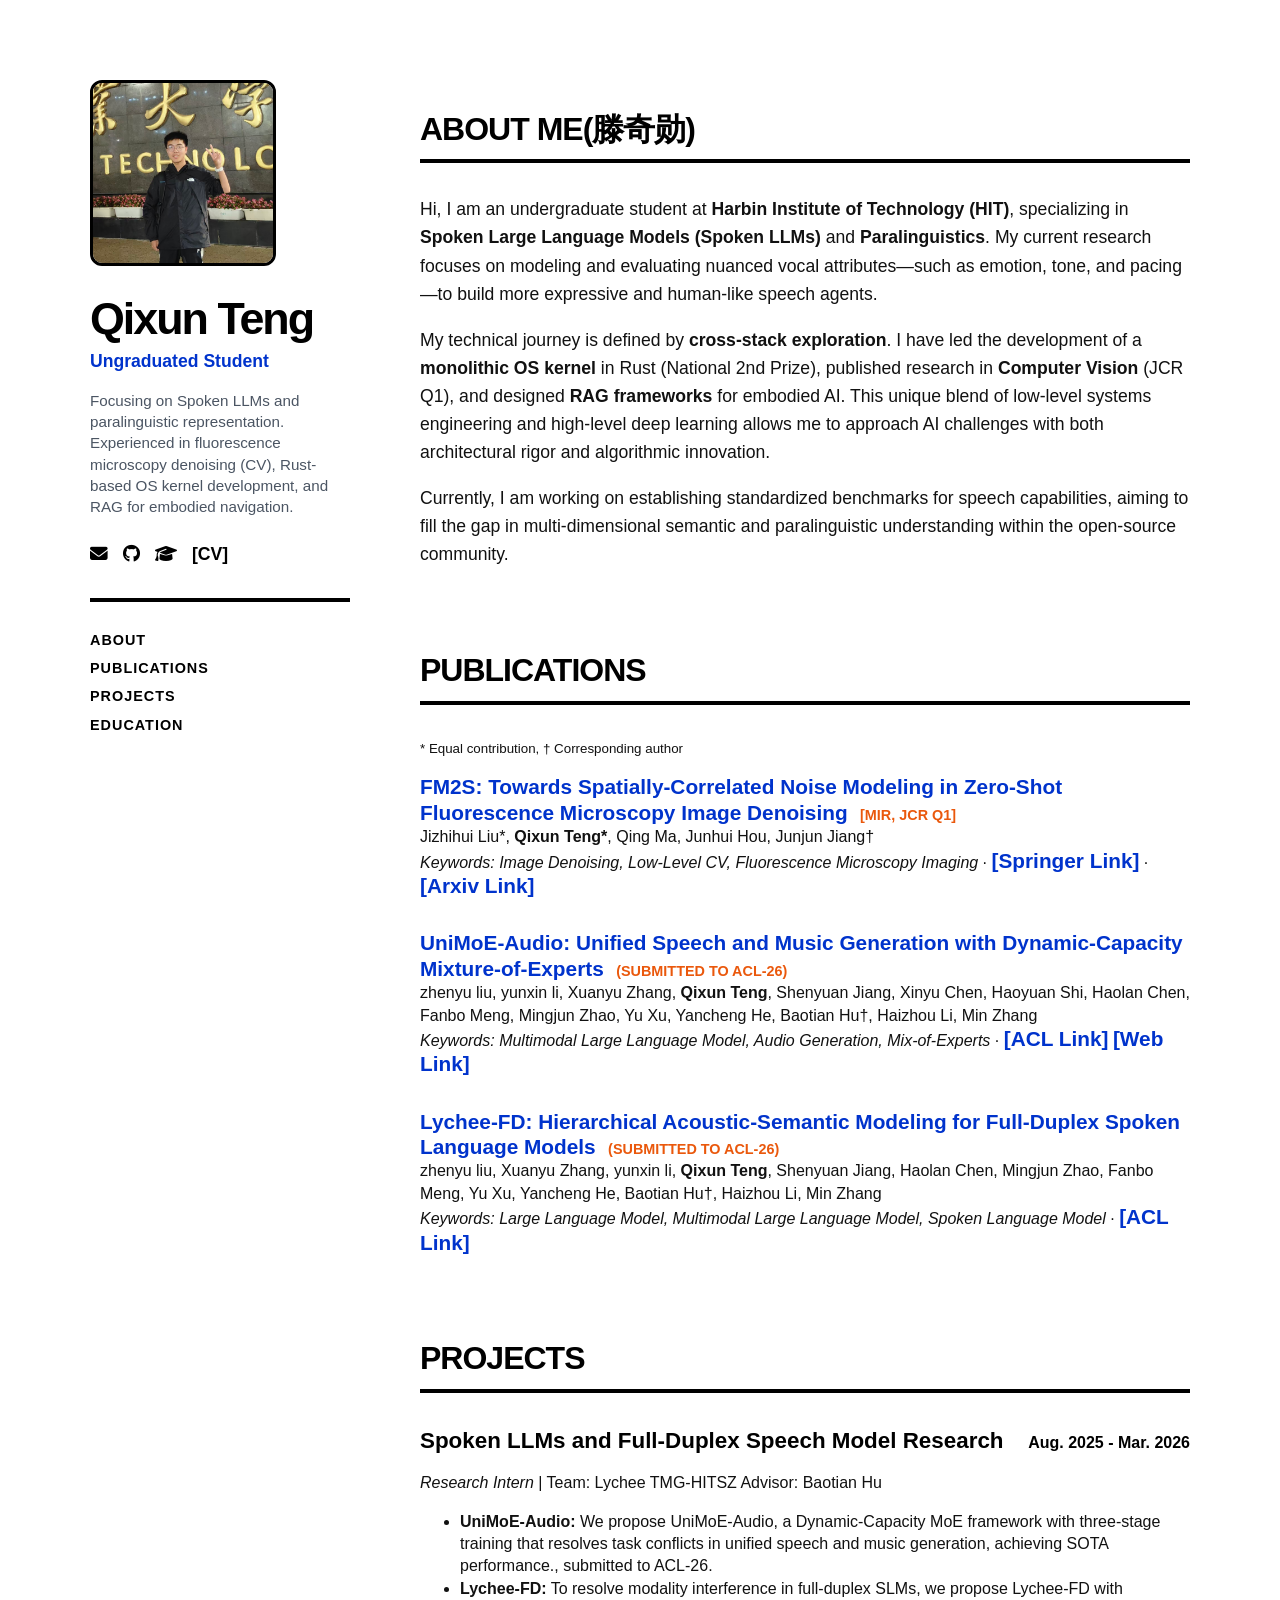
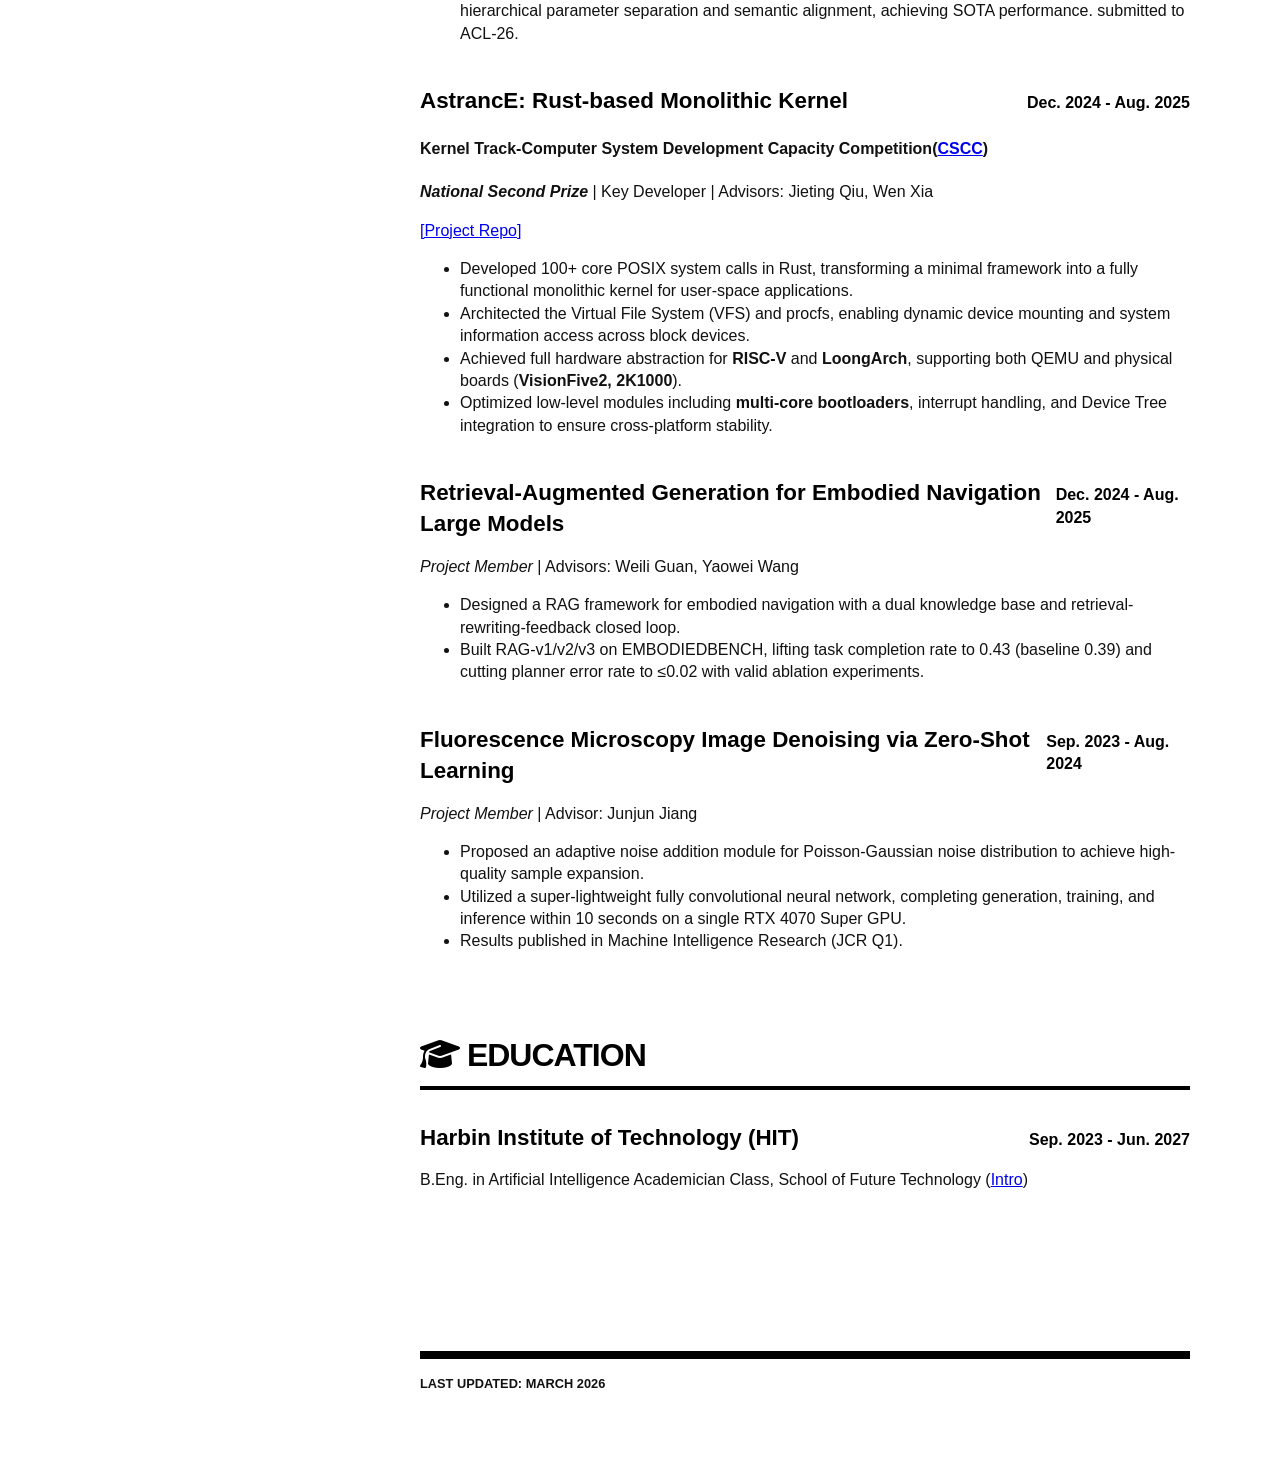
==== index.html @ a579d2fa "inital commit" ====
<!DOCTYPE html>
<html lang="zh-CN">
<head>
    <meta charset="UTF-8">
    <meta name="viewport" content="width=device-width, initial-scale=1.0">
    <title>QIX | Speech AI & Paralinguistics</title>
    <link rel="stylesheet" href="https://cdnjs.cloudflare.com/ajax/libs/font-awesome/6.4.0/css/all.min.css">
    <link rel="stylesheet" href="style.css">
</head>
<body>

    <div class="layout-container">
        <aside class="sidebar">
            <div class="profile-image">
                <img src="./portrait.jpg" alt="">
            </div>
            <h1>Qixun Teng</h1>
            <p class="subtitle">Ungraduated Student</p>
            <p class="bio-mini">
                Focusing on Spoken LLMs and paralinguistic representation. 
                Experienced in fluorescence microscopy denoising (CV), 
                Rust-based OS kernel development, and RAG for embodied navigation.
            </p>
            <div class="contact-links">
                <a href="2023112559@stu.hit.edu.cn"><i class="fas fa-envelope"></i></a>
                <a href="https://github.com/MukioXun"><i class="fab fa-github"></i></a>
                <a href="#"><i class="fas fa-graduation-cap"></i></a>
                <a href="#" style="font-weight: 900;">[CV]</a>
            </div>

            <nav class="side-nav">
                <a href="#about">About</a>
                <a href="#publications">Publications</a>
                <a href="#experience">Projects</a>
                <a href="#education">Education</a>
            </nav>
        </aside>

        <main class="main-content">
            <section id="about">
                <h2>About Me(滕奇勋)</h2>
                <p style="font-size: 1.1rem; line-height: 1.6;">
                    Hi, I am an undergraduate student at <strong>Harbin Institute of Technology (HIT)</strong>, specializing in <strong>Spoken Large Language Models (Spoken LLMs)</strong> and <strong>Paralinguistics</strong>. My current research focuses on modeling and evaluating nuanced vocal attributes—such as emotion, tone, and pacing—to build more expressive and human-like speech agents.
                </p>
                <p style="font-size: 1.1rem; line-height: 1.6; margin-top: 1rem;">
                    My technical journey is defined by <strong>cross-stack exploration</strong>. I have led the development of a <strong>monolithic OS kernel</strong> in Rust (National 2nd Prize), published research in <strong>Computer Vision</strong> (JCR Q1), and designed <strong>RAG frameworks</strong> for embodied AI. This unique blend of low-level systems engineering and high-level deep learning allows me to approach AI challenges with both architectural rigor and algorithmic innovation.
                </p>
                <p style="font-size: 1.1rem; line-height: 1.6; margin-top: 1rem;">
                    Currently, I am working on establishing standardized benchmarks for speech capabilities, aiming to fill the gap in multi-dimensional semantic and paralinguistic understanding within the open-source community.
                </p>
            </section>

            <section id="publications">
                <h2>Publications</h2>
                <p><small>* Equal contribution, &dagger; Corresponding author</small></p>
                <div class="pub-item">
                    <a href="research/fm2s/"><strong>FM2S: Towards Spatially-Correlated Noise Modeling in Zero-Shot Fluorescence Microscopy Image Denoising</strong></a> 
                    <span class="venue">[MIR, JCR Q1]</span><br>
                    Jizhihui Liu*, <strong>Qixun Teng*</strong>, Qing Ma, Junhui Hou, Junjun Jiang&dagger;<br>
                    <em>Keywords: Image Denoising, Low-Level CV, Fluorescence Microscopy Imaging</em> · 
                    <a href="https://link.springer.com/article/10.1007/s11633-025-1595-8">[Springer Link]</a> · 
                    <a href="https://arxiv.org/abs/2412.10031">[Arxiv Link]</a>
                </div>
                <div class="pub-item">
                    <a href="research/UniMoE_Audio/"><strong>UniMoE-Audio: Unified Speech and Music Generation with Dynamic-Capacity Mixture-of-Experts</strong></a> 
                    <span class="venue">(submitted to ACL-26)</span><br>
                    zhenyu liu, yunxin li, Xuanyu Zhang, <strong>Qixun Teng</strong>, Shenyuan Jiang, Xinyu Chen, Haoyuan Shi, Haolan Chen, Fanbo Meng, Mingjun Zhao, Yu Xu, Yancheng He, Baotian Hu&dagger;, Haizhou Li, Min Zhang<br>
                    <em>Keywords: Multimodal Large Language Model, Audio Generation, Mix-of-Experts</em> · 
                    <a href="https://openreview.net/forum?id=Tu3zq3qU7N#discussion">[ACL Link]</a>
                    <a href="https://mukioxun.github.io/Uni-MoE-site/home.html">[Web Link]</a>
                </div>
                <div class="pub-item">
                    <a href="research/Lychee_FD/"><strong>Lychee-FD: Hierarchical Acoustic-Semantic Modeling for Full-Duplex Spoken Language Models</strong></a> 
                    <span class="venue">(submitted to ACL-26)</span><br>
                    zhenyu liu, Xuanyu Zhang, yunxin li, <strong>Qixun Teng</strong>, Shenyuan Jiang, Haolan Chen, Mingjun Zhao, Fanbo Meng, Yu Xu, Yancheng He, Baotian Hu&dagger;, Haizhou Li, Min Zhang<br>
                    <em>Keywords: Large Language Model, Multimodal Large Language Model, Spoken Language Model</em> · 
                    <a href="https://openreview.net/forum?id=iZ2y0sqJJD#discussion">[ACL Link]</a>
                </div>
            </section>

            <section id="experience">
            <h2>Projects</h2>
            <div class="entry">
                <div class="entry-header">
                    <h3>Spoken LLMs and Full-Duplex Speech Model Research</h3>
                    <span class="date">Aug. 2025 - Mar. 2026</span>
                </div>
                <p><em>Research Intern</em> | Team: Lychee TMG-HITSZ Advisor: Baotian Hu</p>
                <ul>
                    <li><strong>UniMoE-Audio:</strong> We propose UniMoE-Audio, a Dynamic-Capacity MoE framework with three-stage training that resolves task conflicts in unified speech and music generation, achieving SOTA performance., submitted to ACL-26.</li>
                    <li><strong>Lychee-FD:</strong> To resolve modality interference in full-duplex SLMs, we propose Lychee-FD with hierarchical parameter separation and semantic alignment, achieving SOTA performance. submitted to ACL-26.</li>
                </ul>
            </div>

            <div class="entry">
                <div class="entry-header">
                    <h3>AstrancE: Rust-based Monolithic Kernel</h3>
                    <span class="date">Dec. 2024 - Aug. 2025</span>
                </div>
                <h4>Kernel Track-Computer System Development Capacity Competition(<a href="https://os.educg.net/#/">CSCC</a>)</a></h4>
                <p><em><strong>National Second Prize</strong></em> | Key Developer | Advisors: Jieting Qiu, Wen Xia</p>
                <a href="https://gitlab.eduxiji.net/T202518123995667/OSKernel2025_AstrancE" target="_blank">[Project Repo]</a>
                <ul>
                    <li>Developed 100+ core POSIX system calls in Rust, transforming a minimal framework into a fully functional monolithic kernel for user-space applications.</li>
                    <li>Architected the Virtual File System (VFS) and procfs, enabling dynamic device mounting and system information access across block devices.</li>
                    <li>Achieved full hardware abstraction for <strong>RISC-V</strong> and <strong>LoongArch</strong>, supporting both QEMU and physical boards (<strong>VisionFive2, 2K1000</strong>).</li>
                    <li>Optimized low-level modules including <strong>multi-core bootloaders</strong>, interrupt handling, and Device Tree integration to ensure cross-platform stability.</li>
                </ul>
            </div>

            <div class="entry">
                <div class="entry-header">
                    <h3>Retrieval-Augmented Generation for Embodied Navigation Large Models</h3>
                    <span class="date">Dec. 2024 - Aug. 2025</span>
                </div>
                <p><em>Project Member</em> | Advisors: Weili Guan, Yaowei Wang</p>
                <ul>
                    <li>Designed a RAG framework for embodied navigation with a dual knowledge base and retrieval-rewriting-feedback closed loop.</li>
                    <li>Built RAG-v1/v2/v3 on EMBODIEDBENCH, lifting task completion rate to 0.43 (baseline 0.39) and cutting planner error rate to ≤0.02 with valid ablation experiments.</li>
                </ul>
            </div>
            <div class="entry">
                <div class="entry-header">
                    <h3>Fluorescence Microscopy Image Denoising via Zero-Shot Learning</h3>
                    <span class="date">Sep. 2023 - Aug. 2024</span>
                </div>
                <p><em>Project Member</em> | Advisor: Junjun Jiang</p>
                <ul>
                    <li>Proposed an adaptive noise addition module for Poisson-Gaussian noise distribution to achieve high-quality sample expansion.</li>
                    <li>Utilized a super-lightweight fully convolutional neural network, completing generation, training, and inference within 10 seconds on a single RTX 4070 Super GPU.</li>
                    <li>Results published in Machine Intelligence Research (JCR Q1).</li>
                </ul>
            </div>
            </section>

            <section id="education">
                <h2><i class="fas fa-graduation-cap"></i> Education</h2>
                <div class="entry">
                    <div class="entry-header">
                        <h3>Harbin Institute of Technology (HIT)</h3>
                        <span class="date">Sep. 2023 - Jun. 2027</span>
                    </div>
                    <p>B.Eng. in Artificial Intelligence Academician Class, School of Future Technology (<a href="https://mp.weixin.qq.com/s/axaLz7cmGTCDXvAlJHFuMQ" target="_blank">Intro</a>)</p>
                </div>
            </section>
            <footer style="margin-top: 10rem; border-top: 8px solid #000; padding-top: 1rem; font-weight: 900; font-size: 0.8rem;">
                LAST UPDATED: MARCH 2026
            </footer>
        </main>
    </div>

</body>
</html>
---- style.css ----
/* 全局基础：极高对比度 */
:root {
    --text-bold: #000000;    /* 纯黑：用于所有标题 */
    --text-main: #111111;    /* 深黑：主内容 */
    --text-muted: #4b5563;   /* 深灰：次要信息 */
    --link-blue: #0033cc;    /* 经典高对比蓝 */
    --accent-orange: #ea580c; /* 鲜橙：强调年份/会议 */
    --border-strong: #000000; /* 纯黑分割线 */
}

body {
    font-family: 'Inter', -apple-system, BlinkMacSystemFont, "Segoe UI", Roboto, sans-serif;
    color: var(--text-main);
    background-color: #ffffff;
    margin: 0;
    line-height: 1.4;
    -webkit-font-smoothing: antialiased;
}

.layout-container {
    display: flex;
    max-width: 1100px;
    margin: 0 auto;
    gap: 70px;
    padding: 80px 40px;
}

/* --- 左侧固定栏：极致紧凑 & 粗大名字 --- */
.sidebar {
    width: 260px;
    flex-shrink: 0;
    position: sticky;
    top: 60px;
    height: fit-content;
}

.profile-image img {
    width: 180px;
    height: 180px;
    border-radius: 12px;
    border: 3px solid var(--text-bold); /* 粗边框增加存在感 */
    object-fit: cover;
    margin-bottom: 1.5rem;
}

.sidebar h1 { 
    font-size: 2.8rem; /* 更大的名字 */
    line-height: 1;
    margin: 0; 
    font-weight: 900; /* 最粗权重 */
    letter-spacing: -2px; 
    color: var(--text-bold);
}

.sidebar .subtitle { 
    font-size: 1.1rem; 
    color: var(--link-blue); 
    font-weight: 800; 
    margin: 0.5rem 0; 
}

.sidebar .bio-mini {
    font-size: 0.95rem;
    font-weight: 500;
    color: var(--text-muted);
    margin-top: 1rem;
}

.contact-links {
    margin-top: 1.5rem;
    display: flex;
    gap: 15px;
    font-size: 1.1rem;
}

.contact-links a {
    color: var(--text-bold);
    text-decoration: none;
    transition: transform 0.2s;
}

.contact-links a:hover { transform: scale(1.2); color: var(--link-blue); }

/* --- 目录：位置上移 & 粗体导航 --- */
.side-nav {
    margin-top: 2rem;
    border-top: 4px solid var(--text-bold); /* 更粗的分割线 */
    padding-top: 1.5rem;
}

.side-nav a {
    display: block;
    padding: 4px 0;
    font-size: 0.9rem;
    font-weight: 900; /* 粗体导航 */
    color: var(--text-bold);
    text-decoration: none;
    text-transform: uppercase;
    letter-spacing: 1px;
}

.side-nav a:hover { color: var(--link-blue); }

/* --- 右侧内容区：大标题 & 扎实条目 --- */
.main-content { flex-grow: 1; }

section { margin-bottom: 5rem; }

h2 {
    font-size: 2rem; /* 大标题 */
    font-weight: 900;
    color: var(--text-bold);
    border-bottom: 4px solid var(--text-bold);
    padding-bottom: 0.5rem;
    margin-bottom: 2rem;
    text-transform: uppercase;
    letter-spacing: -1px;
}

.entry { margin-bottom: 2.5rem; }

.entry-header {
    display: flex;
    justify-content: space-between;
    align-items: baseline;
    margin-bottom: 0.5rem;
}

.entry-header h3 { 
    font-size: 1.4rem; 
    font-weight: 800;
    color: var(--text-bold); 
    margin: 0;
}

.date { 
    font-weight: 800; 
    font-size: 1rem; 
    color: var(--text-bold); 
}

/* 论文条目：强调标题 */
.pub-item { margin-bottom: 2rem; }
.pub-item a { 
    font-size: 1.3rem; 
    text-decoration: none; 
    color: var(--link-blue); 
    font-weight: 800; 
    line-height: 1.2;
}

.pub-item .venue { 
    color: var(--accent-orange); 
    font-weight: 900; 
    text-transform: uppercase;
    font-size: 0.9rem;
    margin-left: 8px;
}

.pub-item .authors { 
    font-size: 1.1rem; 
    font-weight: 600;
    color: var(--text-main); 
    display: block; 
    margin-top: 5px; 
}

/* 适配移动端 */
@media (max-width: 850px) {
    .layout-container { flex-direction: column; padding: 40px 20px; }
    .sidebar { width: 100%; position: static; }
    .sidebar h1 { font-size: 3.5rem; }
}
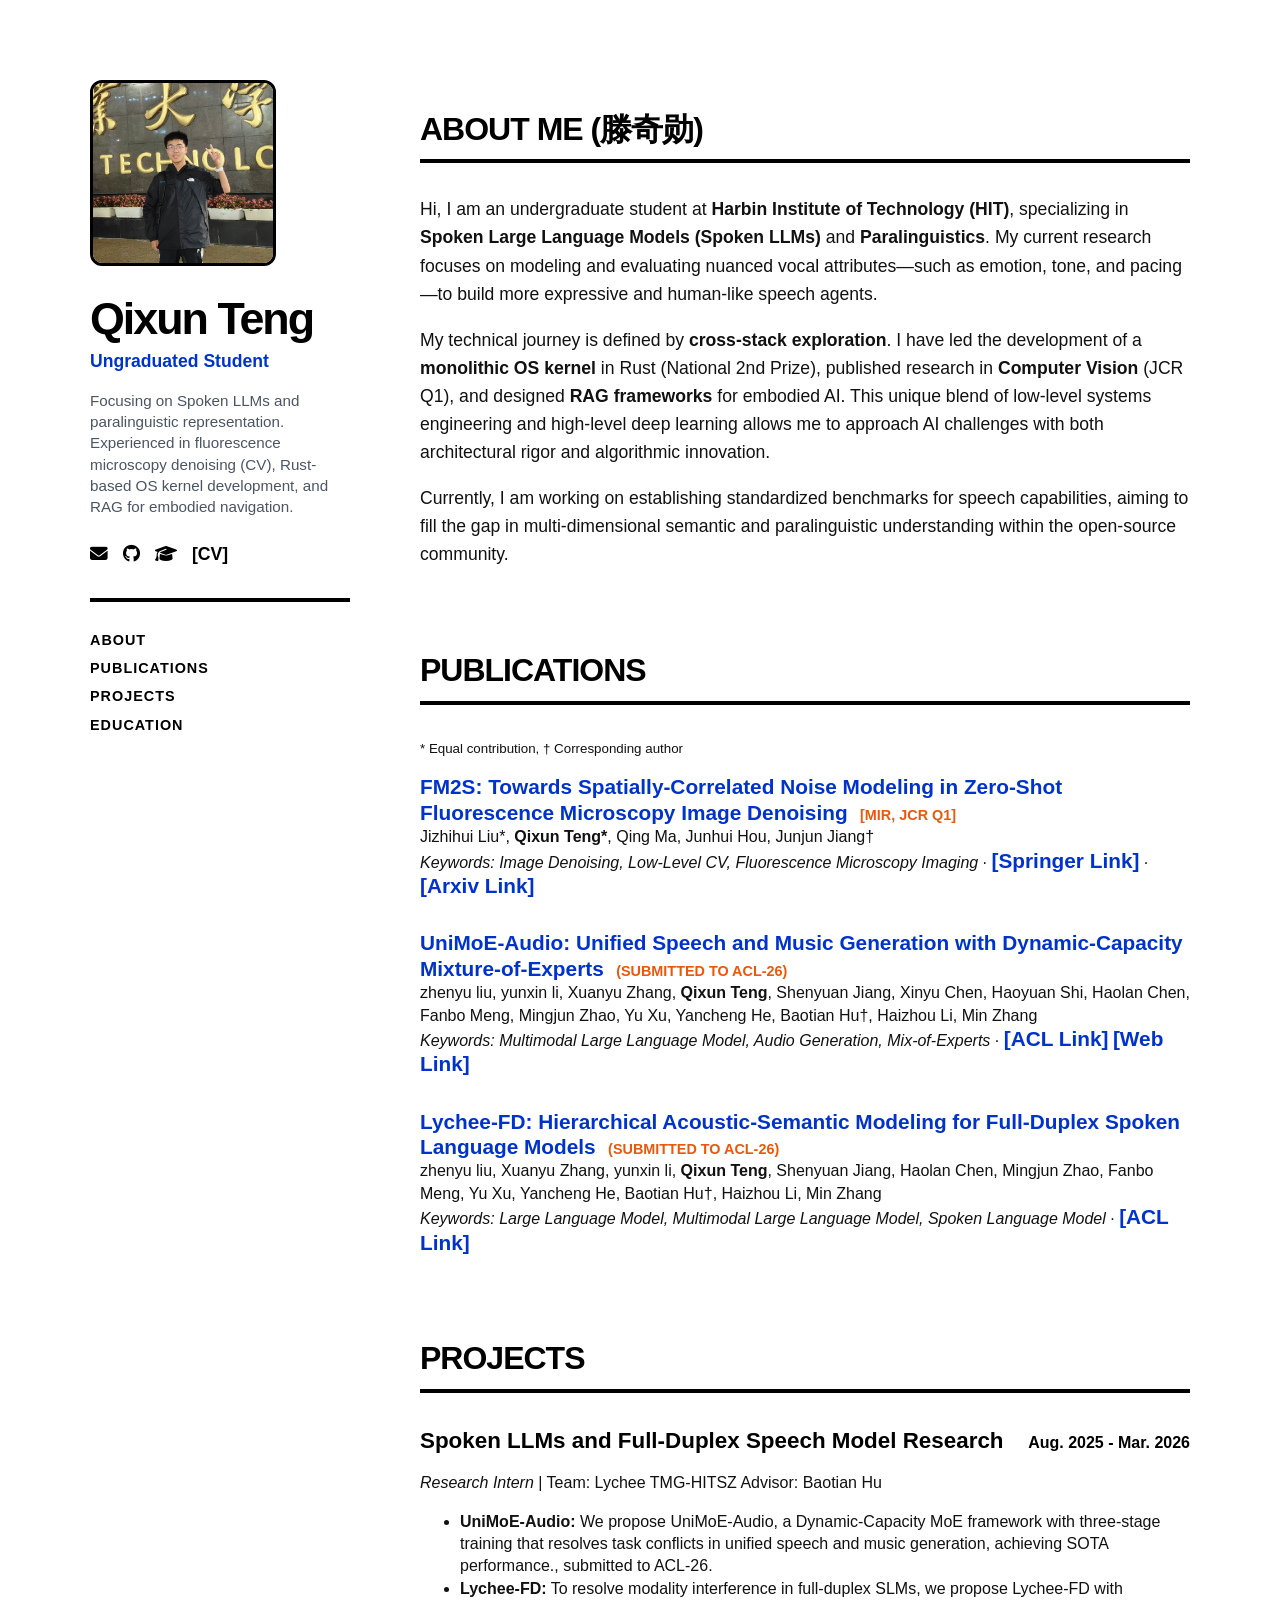
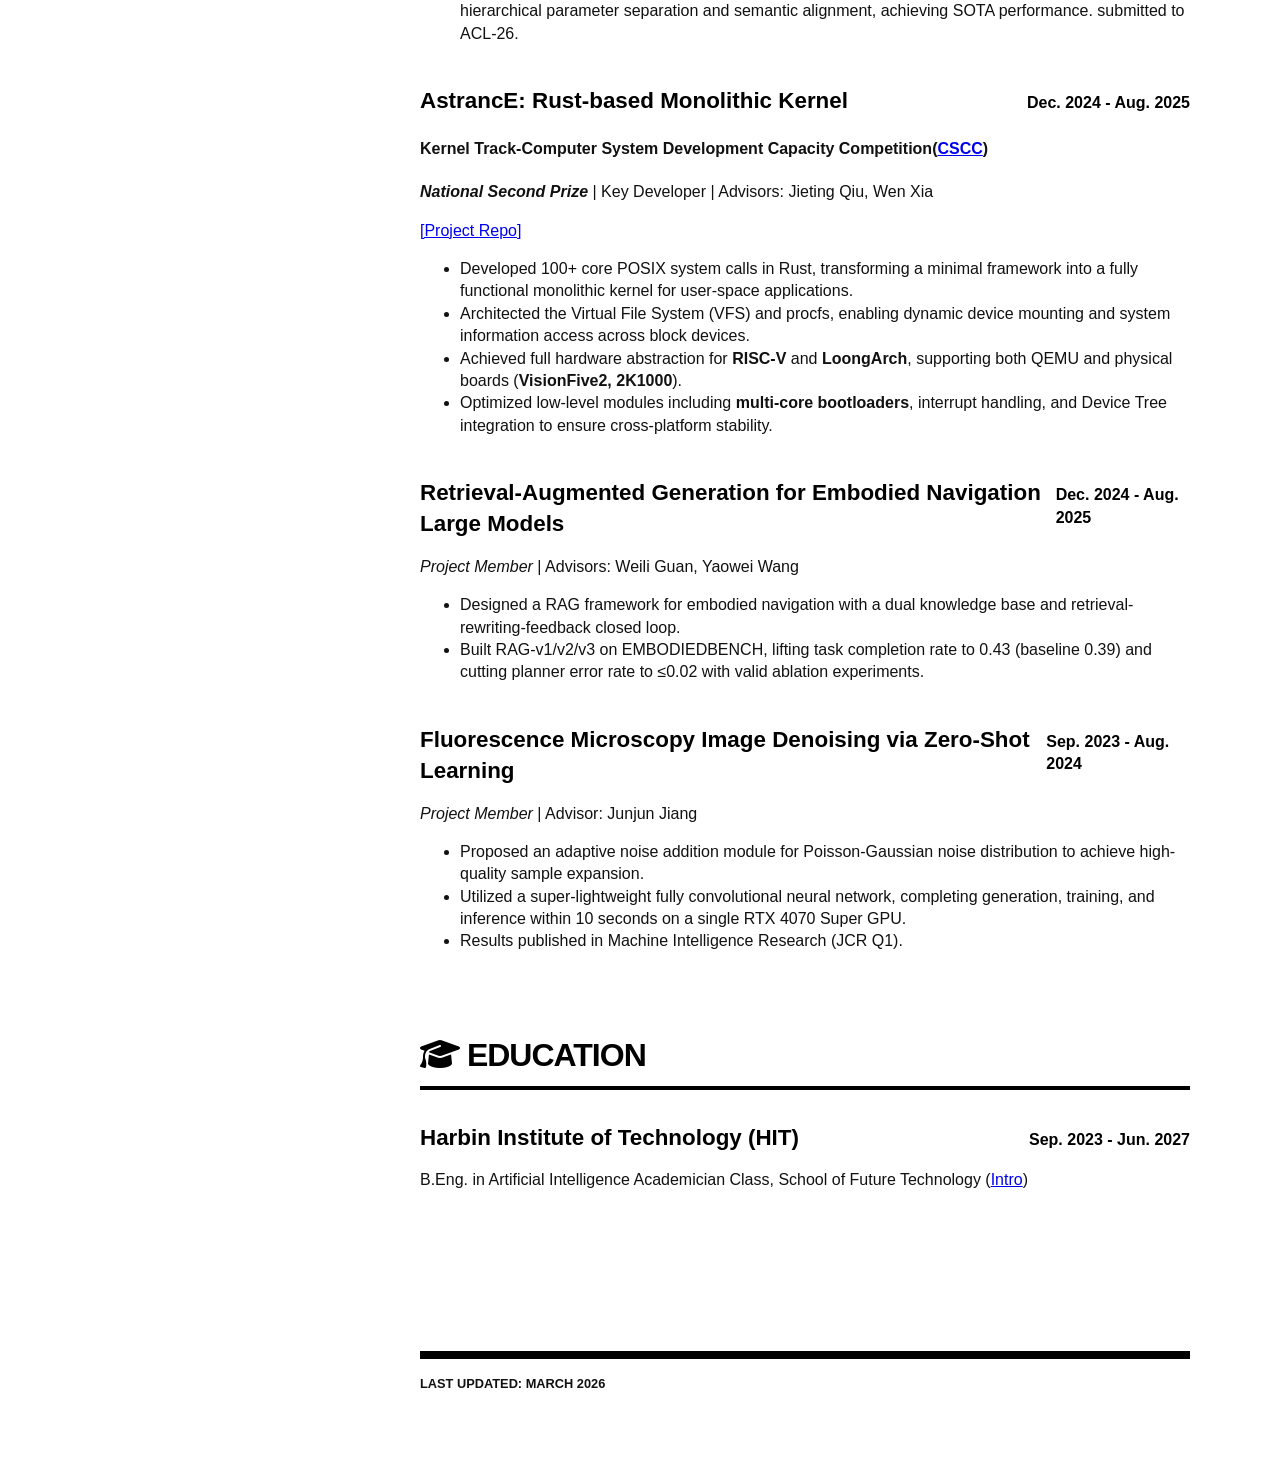
==== commit d475738f: "fix" ====
--- a/index.html
+++ b/index.html
@@ -38,7 +38,7 @@
 
         <main class="main-content">
             <section id="about">
-                <h2>About Me(滕奇勋)</h2>
+                <h2>About Me (滕奇勋)</h2>
                 <p style="font-size: 1.1rem; line-height: 1.6;">
                     Hi, I am an undergraduate student at <strong>Harbin Institute of Technology (HIT)</strong>, specializing in <strong>Spoken Large Language Models (Spoken LLMs)</strong> and <strong>Paralinguistics</strong>. My current research focuses on modeling and evaluating nuanced vocal attributes—such as emotion, tone, and pacing—to build more expressive and human-like speech agents.
                 </p>
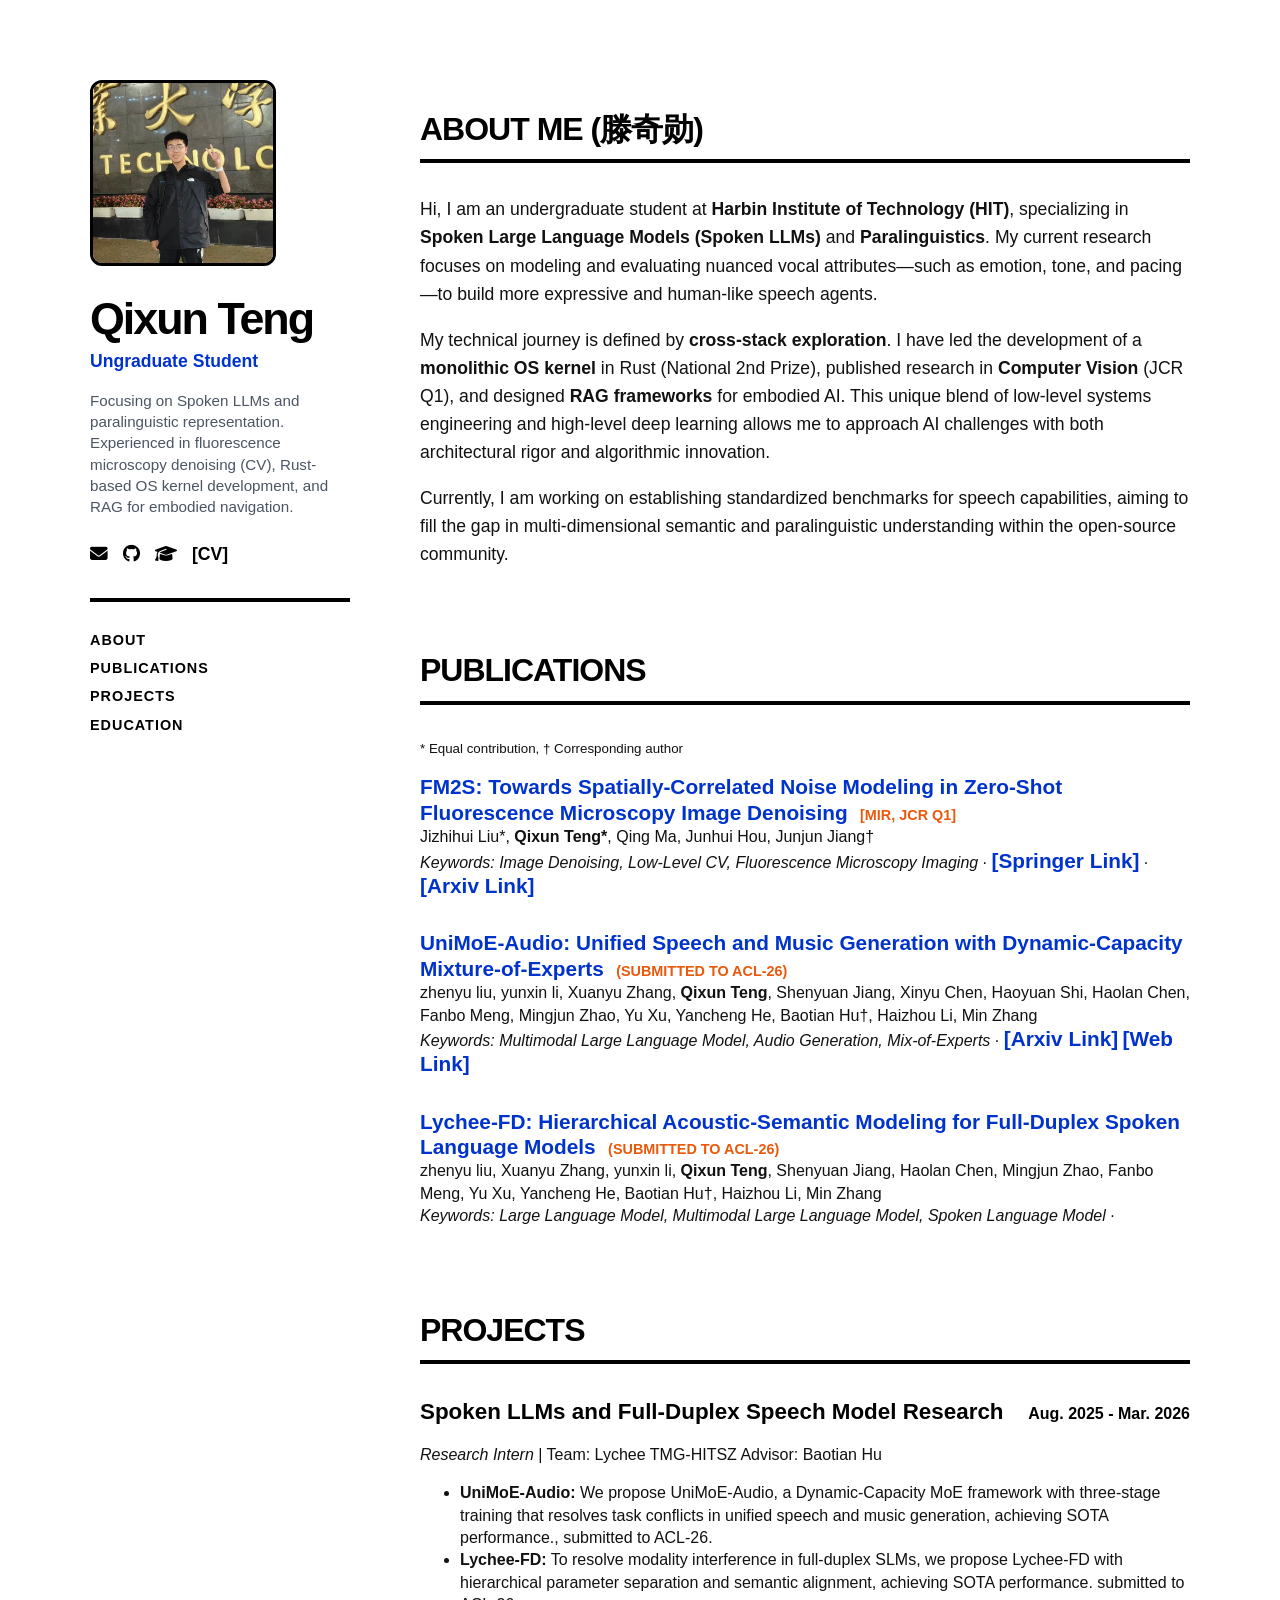
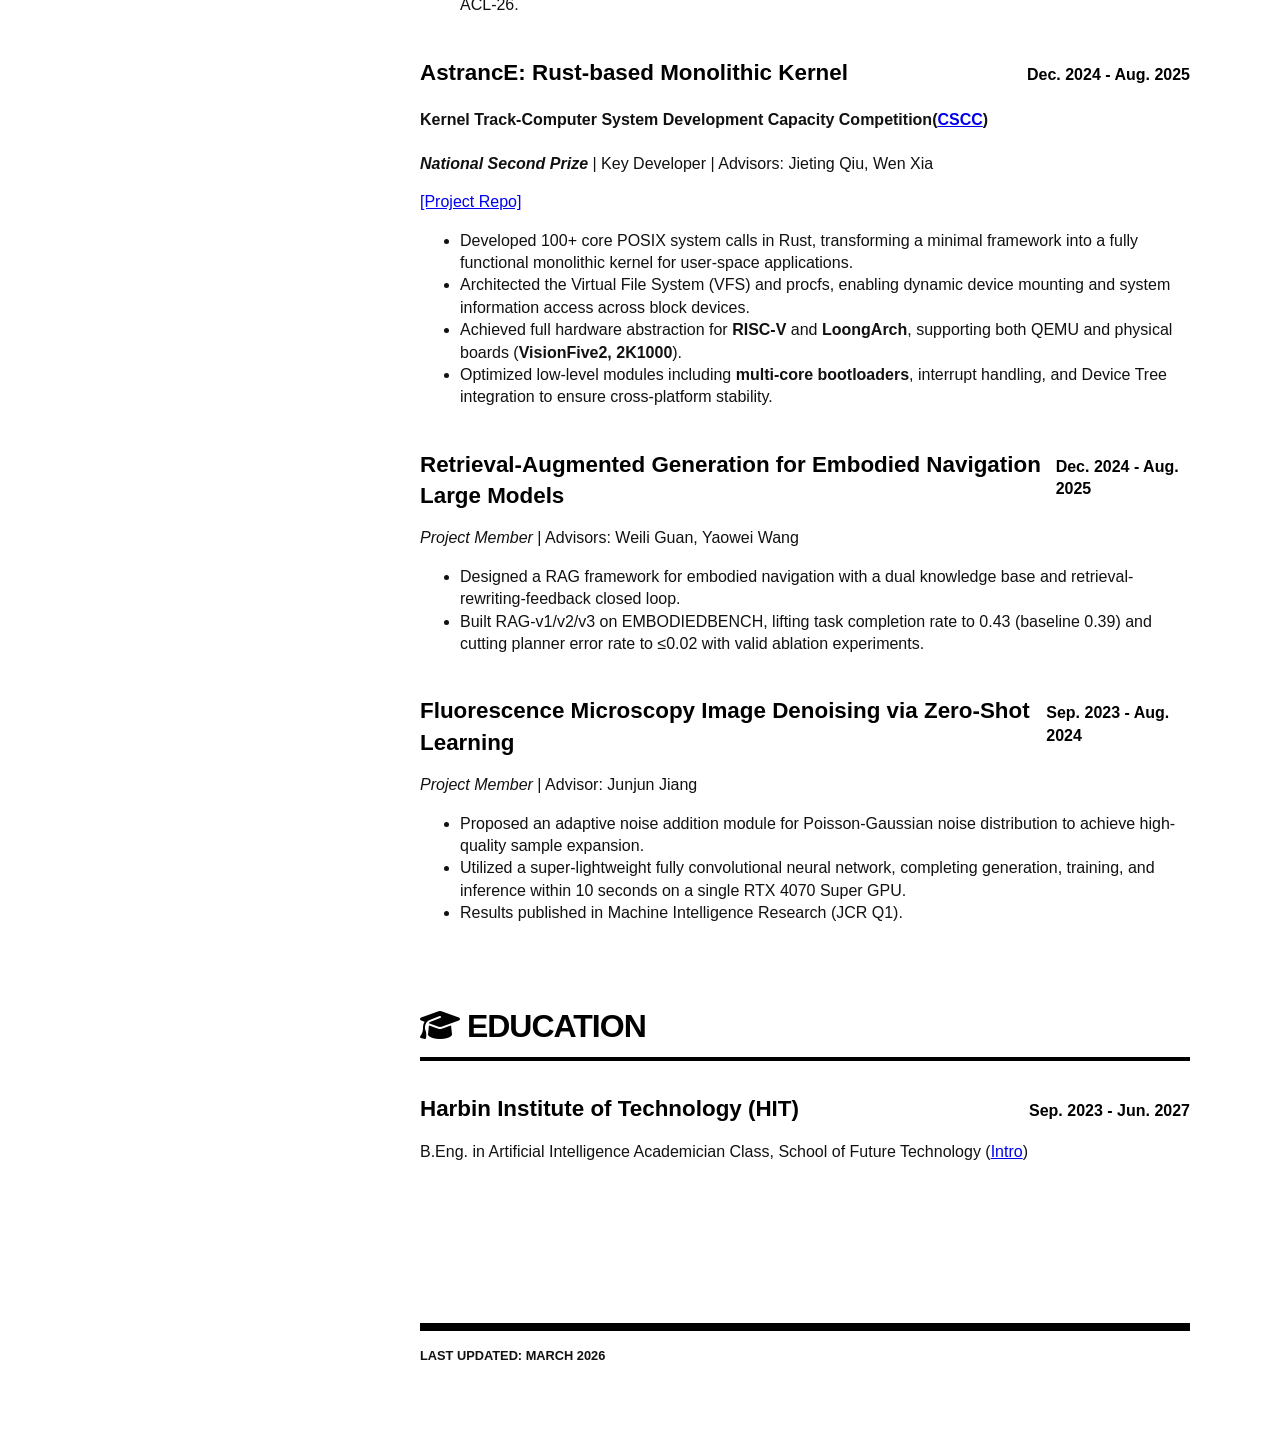
==== commit dd4a9aeb: "fix url" ====
--- a/index.html
+++ b/index.html
@@ -15,7 +15,7 @@
                 <img src="./portrait.jpg" alt="">
             </div>
             <h1>Qixun Teng</h1>
-            <p class="subtitle">Ungraduated Student</p>
+            <p class="subtitle">Ungraduate Student</p>
             <p class="bio-mini">
                 Focusing on Spoken LLMs and paralinguistic representation. 
                 Experienced in fluorescence microscopy denoising (CV), 
@@ -62,11 +62,11 @@
                     <a href="https://arxiv.org/abs/2412.10031">[Arxiv Link]</a>
                 </div>
                 <div class="pub-item">
-                    <a href="research/UniMoE_Audio/"><strong>UniMoE-Audio: Unified Speech and Music Generation with Dynamic-Capacity Mixture-of-Experts</strong></a> 
+                    <a href="research/UniMoE-Audio/"><strong>UniMoE-Audio: Unified Speech and Music Generation with Dynamic-Capacity Mixture-of-Experts</strong></a> 
                     <span class="venue">(submitted to ACL-26)</span><br>
                     zhenyu liu, yunxin li, Xuanyu Zhang, <strong>Qixun Teng</strong>, Shenyuan Jiang, Xinyu Chen, Haoyuan Shi, Haolan Chen, Fanbo Meng, Mingjun Zhao, Yu Xu, Yancheng He, Baotian Hu&dagger;, Haizhou Li, Min Zhang<br>
                     <em>Keywords: Multimodal Large Language Model, Audio Generation, Mix-of-Experts</em> · 
-                    <a href="https://openreview.net/forum?id=Tu3zq3qU7N#discussion">[ACL Link]</a>
+                    <a href="https://arxiv.org/abs/2510.13344">[Arxiv Link]</a>
                     <a href="https://mukioxun.github.io/Uni-MoE-site/home.html">[Web Link]</a>
                 </div>
                 <div class="pub-item">
@@ -74,7 +74,7 @@
                     <span class="venue">(submitted to ACL-26)</span><br>
                     zhenyu liu, Xuanyu Zhang, yunxin li, <strong>Qixun Teng</strong>, Shenyuan Jiang, Haolan Chen, Mingjun Zhao, Fanbo Meng, Yu Xu, Yancheng He, Baotian Hu&dagger;, Haizhou Li, Min Zhang<br>
                     <em>Keywords: Large Language Model, Multimodal Large Language Model, Spoken Language Model</em> · 
-                    <a href="https://openreview.net/forum?id=iZ2y0sqJJD#discussion">[ACL Link]</a>
+                    <!-- <a href="https://openreview.net/forum?id=iZ2y0sqJJD#discussion">[Arxiv Link]</a> -->
                 </div>
             </section>
 
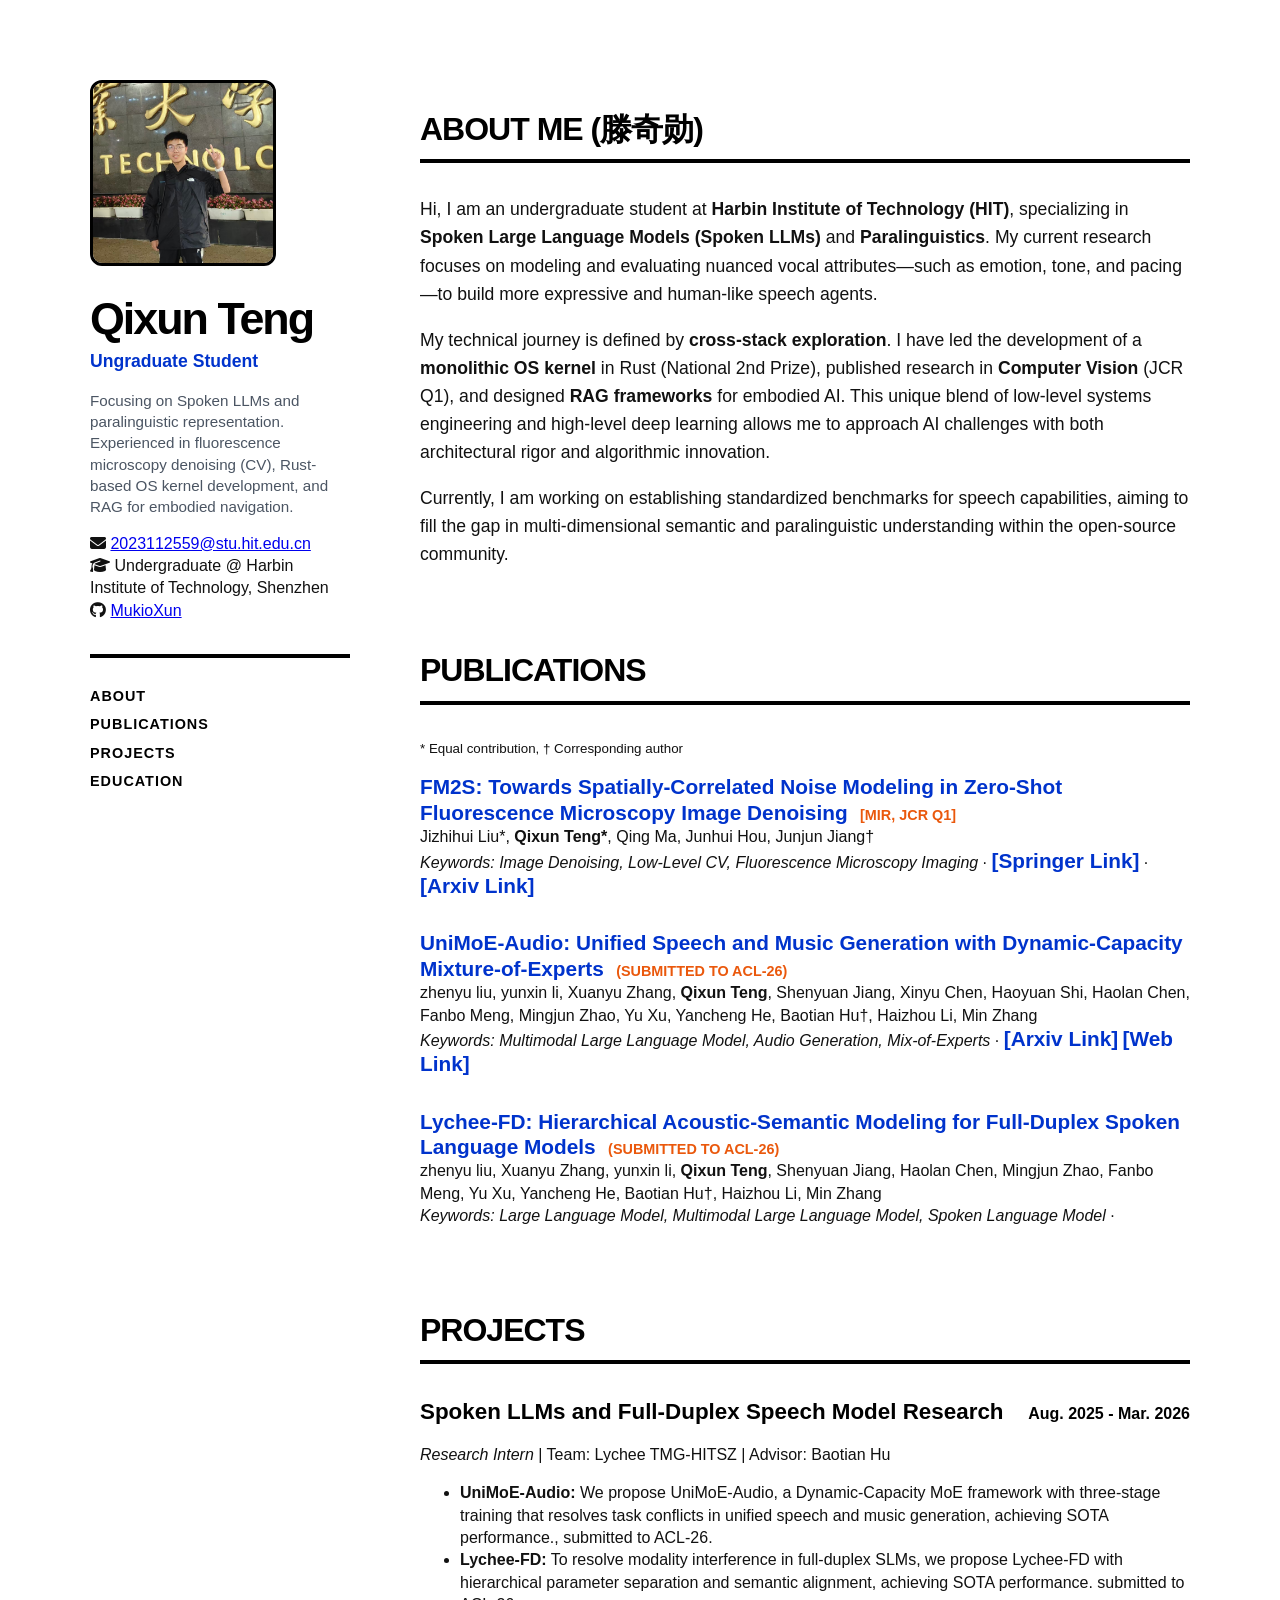
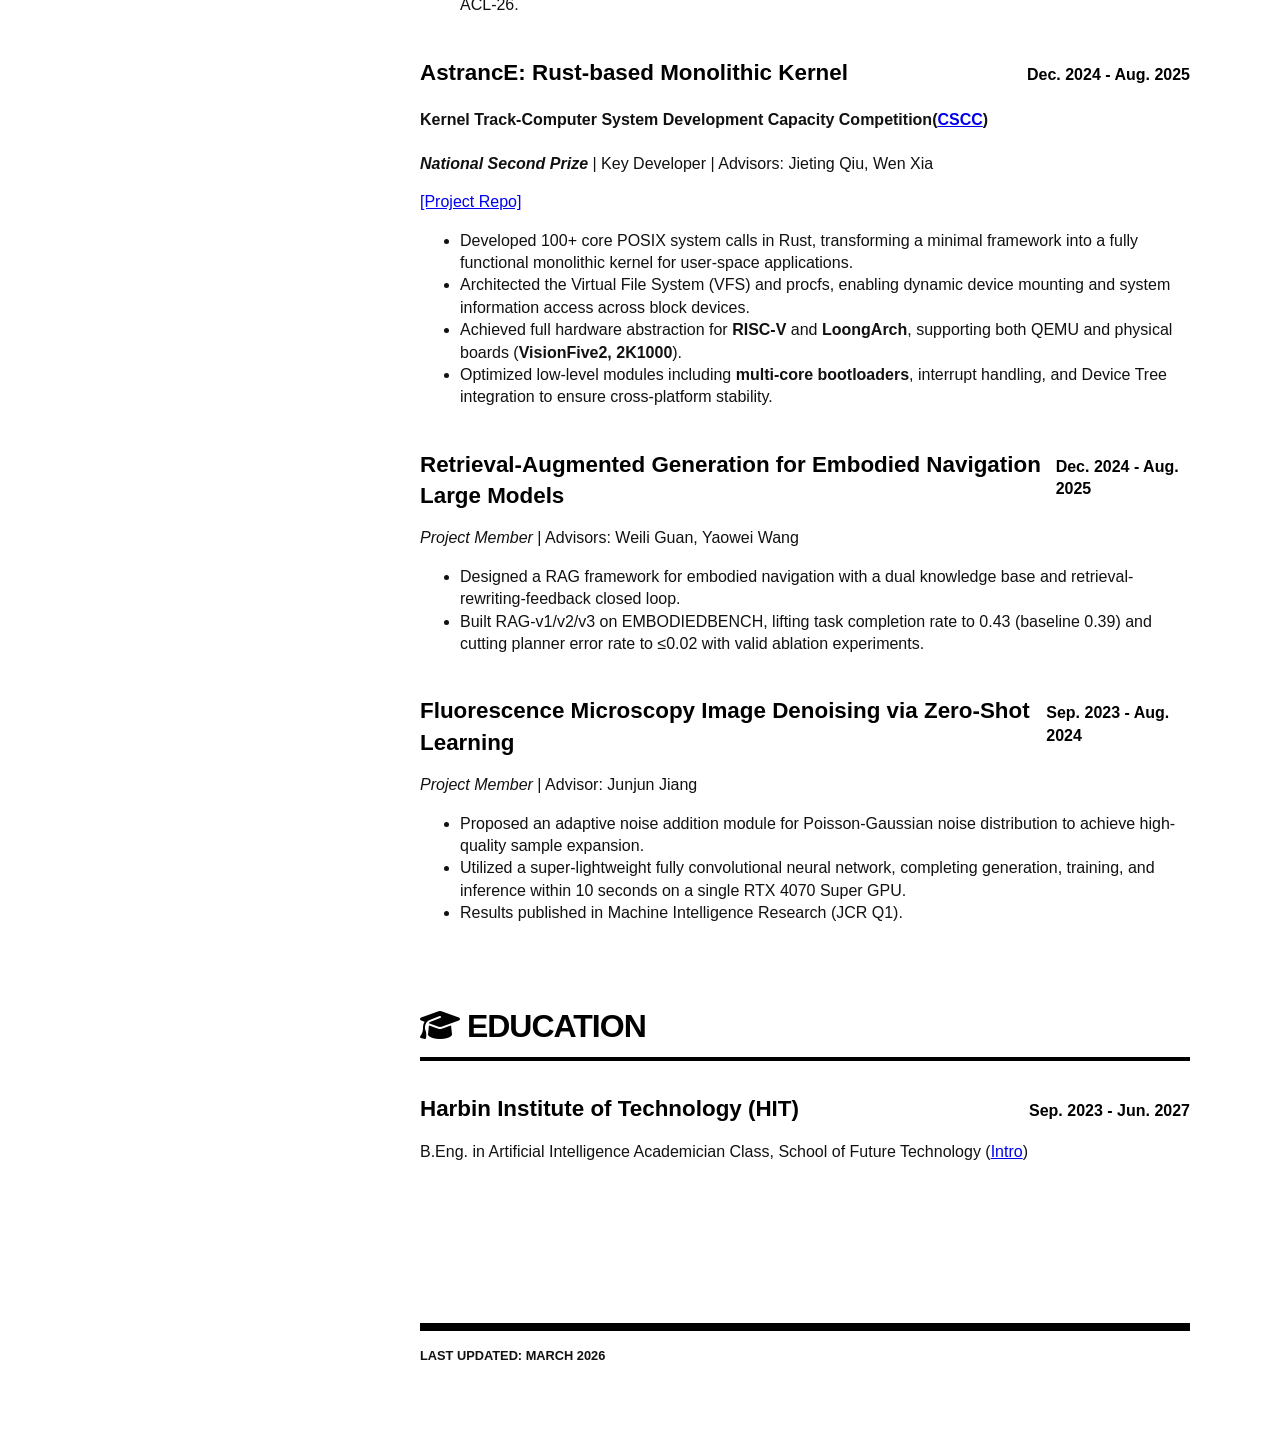
==== commit 5060743a: "fix con-links" ====
--- a/index.html
+++ b/index.html
@@ -21,12 +21,20 @@
                 Experienced in fluorescence microscopy denoising (CV), 
                 Rust-based OS kernel development, and RAG for embodied navigation.
             </p>
+            <!-- <div class="contact-links">
+                <i class="fas fa-envelope"></i> <span><a href="mailto:2023112559@stu.hit.edu.cn">2023112559@stu.hit.edu.cn</a></span>
+            </div>
             <div class="contact-links">
-                <a href="2023112559@stu.hit.edu.cn"><i class="fas fa-envelope"></i></a>
-                <a href="https://github.com/MukioXun"><i class="fab fa-github"></i></a>
-                <a href="#"><i class="fas fa-graduation-cap"></i></a>
-                <a href="#" style="font-weight: 900;">[CV]</a>
+               <i class="fas fa-graduation-cap"></i> <span>Undergraduate @ Harbin Institute of Technology, Shenzhen</span>
             </div>
+             <div class="contact-links">
+                <i class="fab fa-github"></i> <span><a href="https://github.com/MukioXun">MukioXun</a></span>
+            </div> -->
+            <i class="fas fa-envelope"></i> <span><a href="mailto:2023112559@stu.hit.edu.cn">2023112559@stu.hit.edu.cn</a></span>
+            <br>
+            <i class="fas fa-graduation-cap"></i> <span>Undergraduate @ Harbin Institute of Technology, Shenzhen</span>
+            <br>
+            <i class="fab fa-github"></i> <span><a href="https://github.com/MukioXun">MukioXun</a></span>
 
             <nav class="side-nav">
                 <a href="#about">About</a>
@@ -85,7 +93,7 @@
                     <h3>Spoken LLMs and Full-Duplex Speech Model Research</h3>
                     <span class="date">Aug. 2025 - Mar. 2026</span>
                 </div>
-                <p><em>Research Intern</em> | Team: Lychee TMG-HITSZ Advisor: Baotian Hu</p>
+                <p><em>Research Intern</em> | Team: Lychee TMG-HITSZ | Advisor: Baotian Hu</p>
                 <ul>
                     <li><strong>UniMoE-Audio:</strong> We propose UniMoE-Audio, a Dynamic-Capacity MoE framework with three-stage training that resolves task conflicts in unified speech and music generation, achieving SOTA performance., submitted to ACL-26.</li>
                     <li><strong>Lychee-FD:</strong> To resolve modality interference in full-duplex SLMs, we propose Lychee-FD with hierarchical parameter separation and semantic alignment, achieving SOTA performance. submitted to ACL-26.</li>
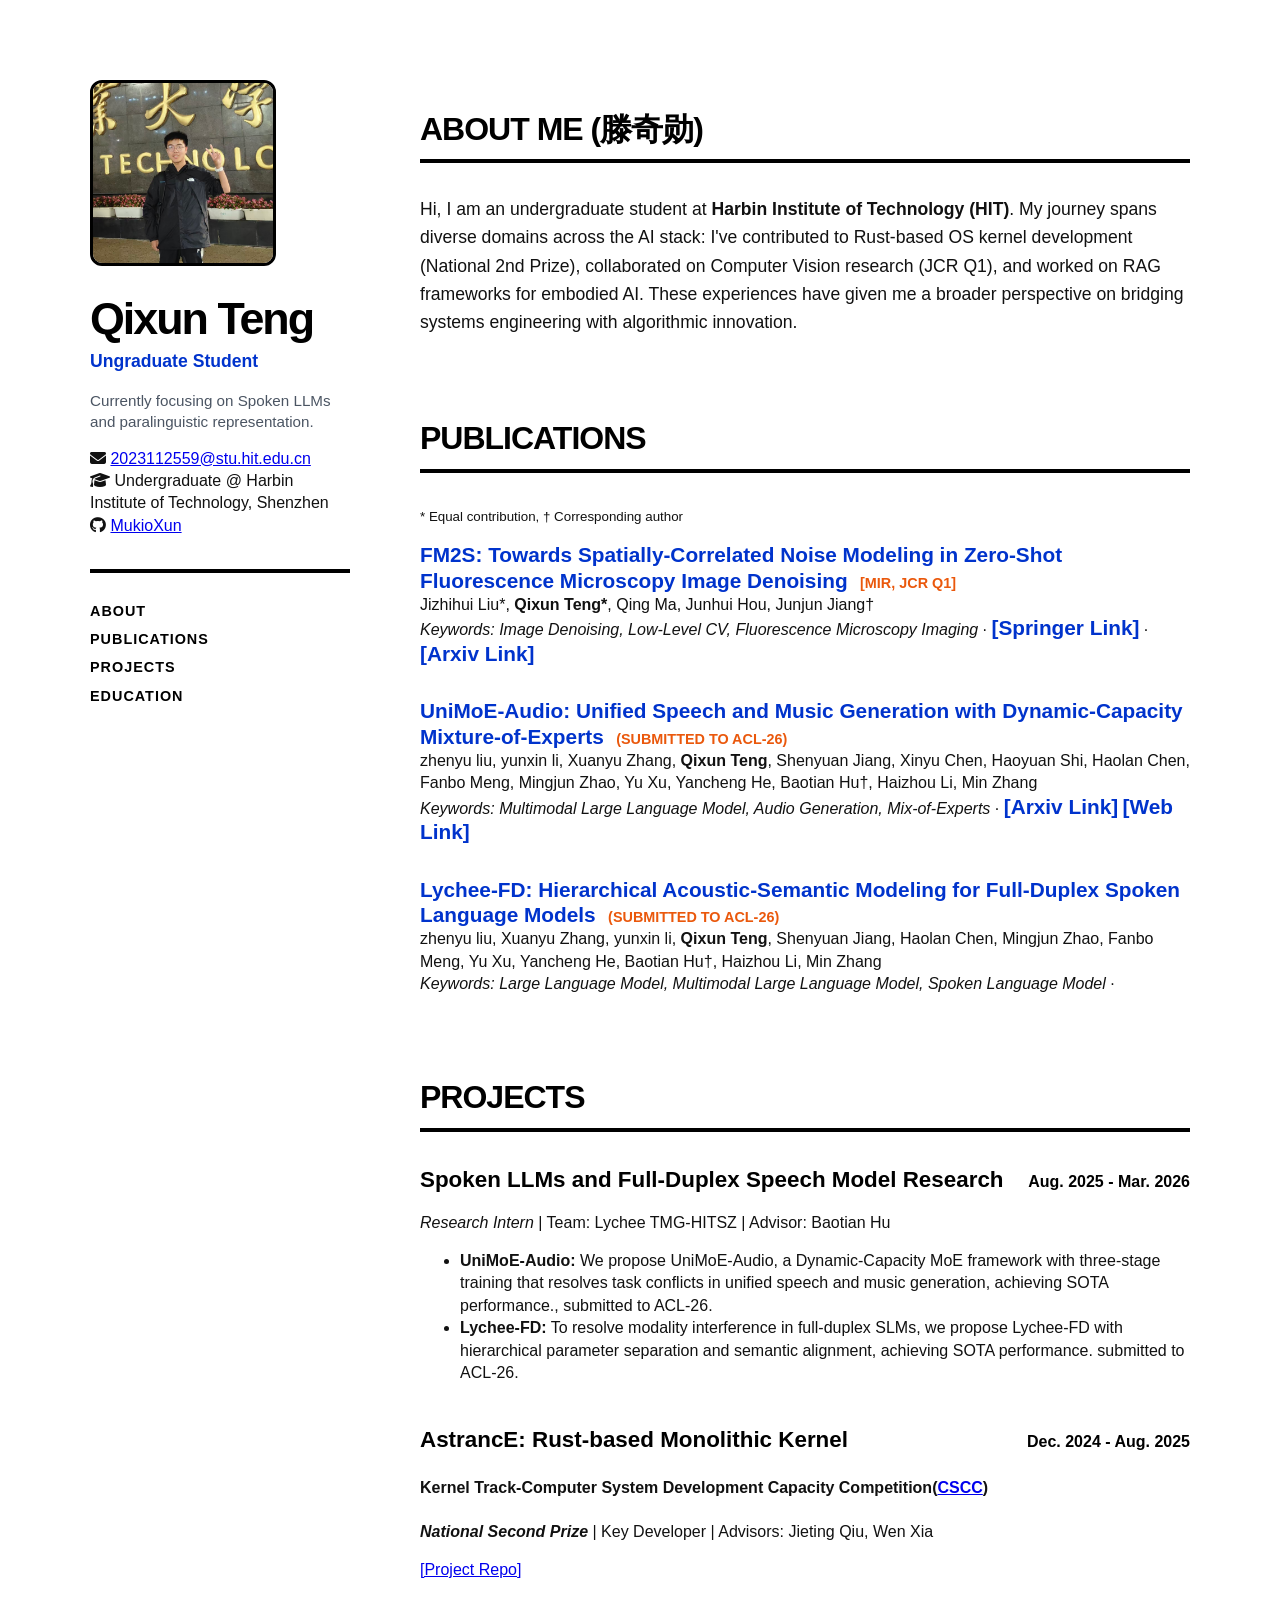
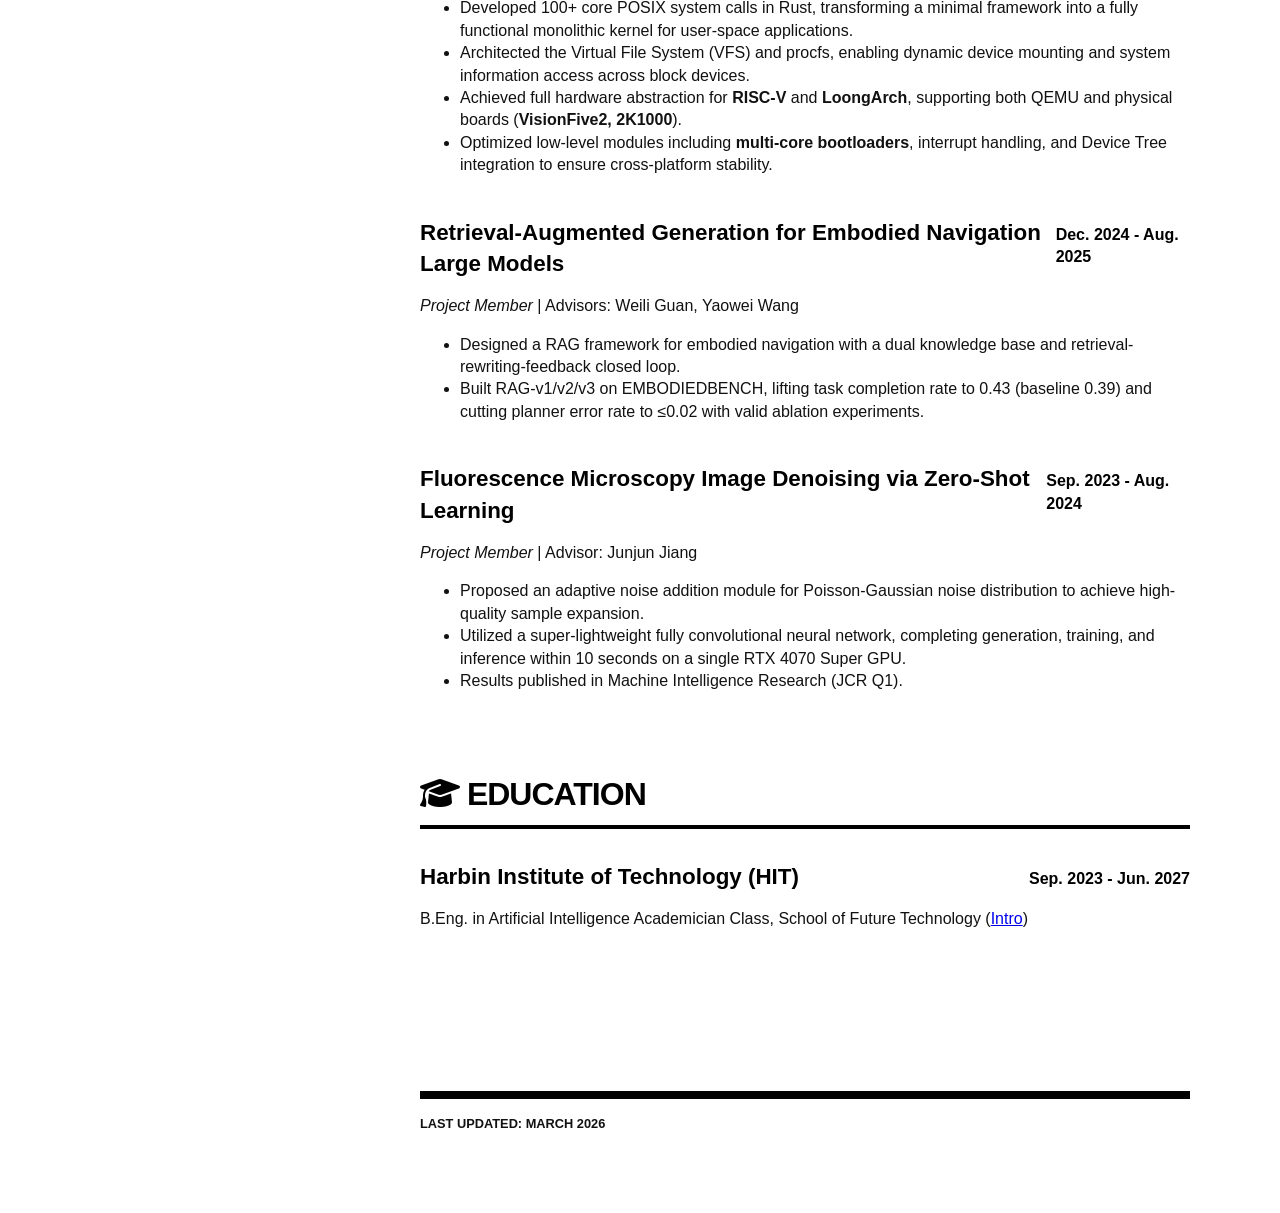
==== commit ba4d1d47: "update About Me" ====
--- a/index.html
+++ b/index.html
@@ -17,9 +17,7 @@
             <h1>Qixun Teng</h1>
             <p class="subtitle">Ungraduate Student</p>
             <p class="bio-mini">
-                Focusing on Spoken LLMs and paralinguistic representation. 
-                Experienced in fluorescence microscopy denoising (CV), 
-                Rust-based OS kernel development, and RAG for embodied navigation.
+                Currently focusing on Spoken LLMs and paralinguistic representation.
             </p>
             <!-- <div class="contact-links">
                 <i class="fas fa-envelope"></i> <span><a href="mailto:2023112559@stu.hit.edu.cn">2023112559@stu.hit.edu.cn</a></span>
@@ -47,7 +45,7 @@
         <main class="main-content">
             <section id="about">
                 <h2>About Me (滕奇勋)</h2>
-                <p style="font-size: 1.1rem; line-height: 1.6;">
+                <!-- <p style="font-size: 1.1rem; line-height: 1.6;">
                     Hi, I am an undergraduate student at <strong>Harbin Institute of Technology (HIT)</strong>, specializing in <strong>Spoken Large Language Models (Spoken LLMs)</strong> and <strong>Paralinguistics</strong>. My current research focuses on modeling and evaluating nuanced vocal attributes—such as emotion, tone, and pacing—to build more expressive and human-like speech agents.
                 </p>
                 <p style="font-size: 1.1rem; line-height: 1.6; margin-top: 1rem;">
@@ -55,6 +53,9 @@
                 </p>
                 <p style="font-size: 1.1rem; line-height: 1.6; margin-top: 1rem;">
                     Currently, I am working on establishing standardized benchmarks for speech capabilities, aiming to fill the gap in multi-dimensional semantic and paralinguistic understanding within the open-source community.
+                </p> -->
+                <p style="font-size: 1.1rem; line-height: 1.6;">
+                    Hi, I am an undergraduate student at <strong>Harbin Institute of Technology (HIT)</strong>. My journey spans diverse domains across the AI stack: I've contributed to Rust-based OS kernel development (National 2nd Prize), collaborated on Computer Vision research (JCR Q1), and worked on RAG frameworks for embodied AI. These experiences have given me a broader perspective on bridging systems engineering with algorithmic innovation.
                 </p>
             </section>
 
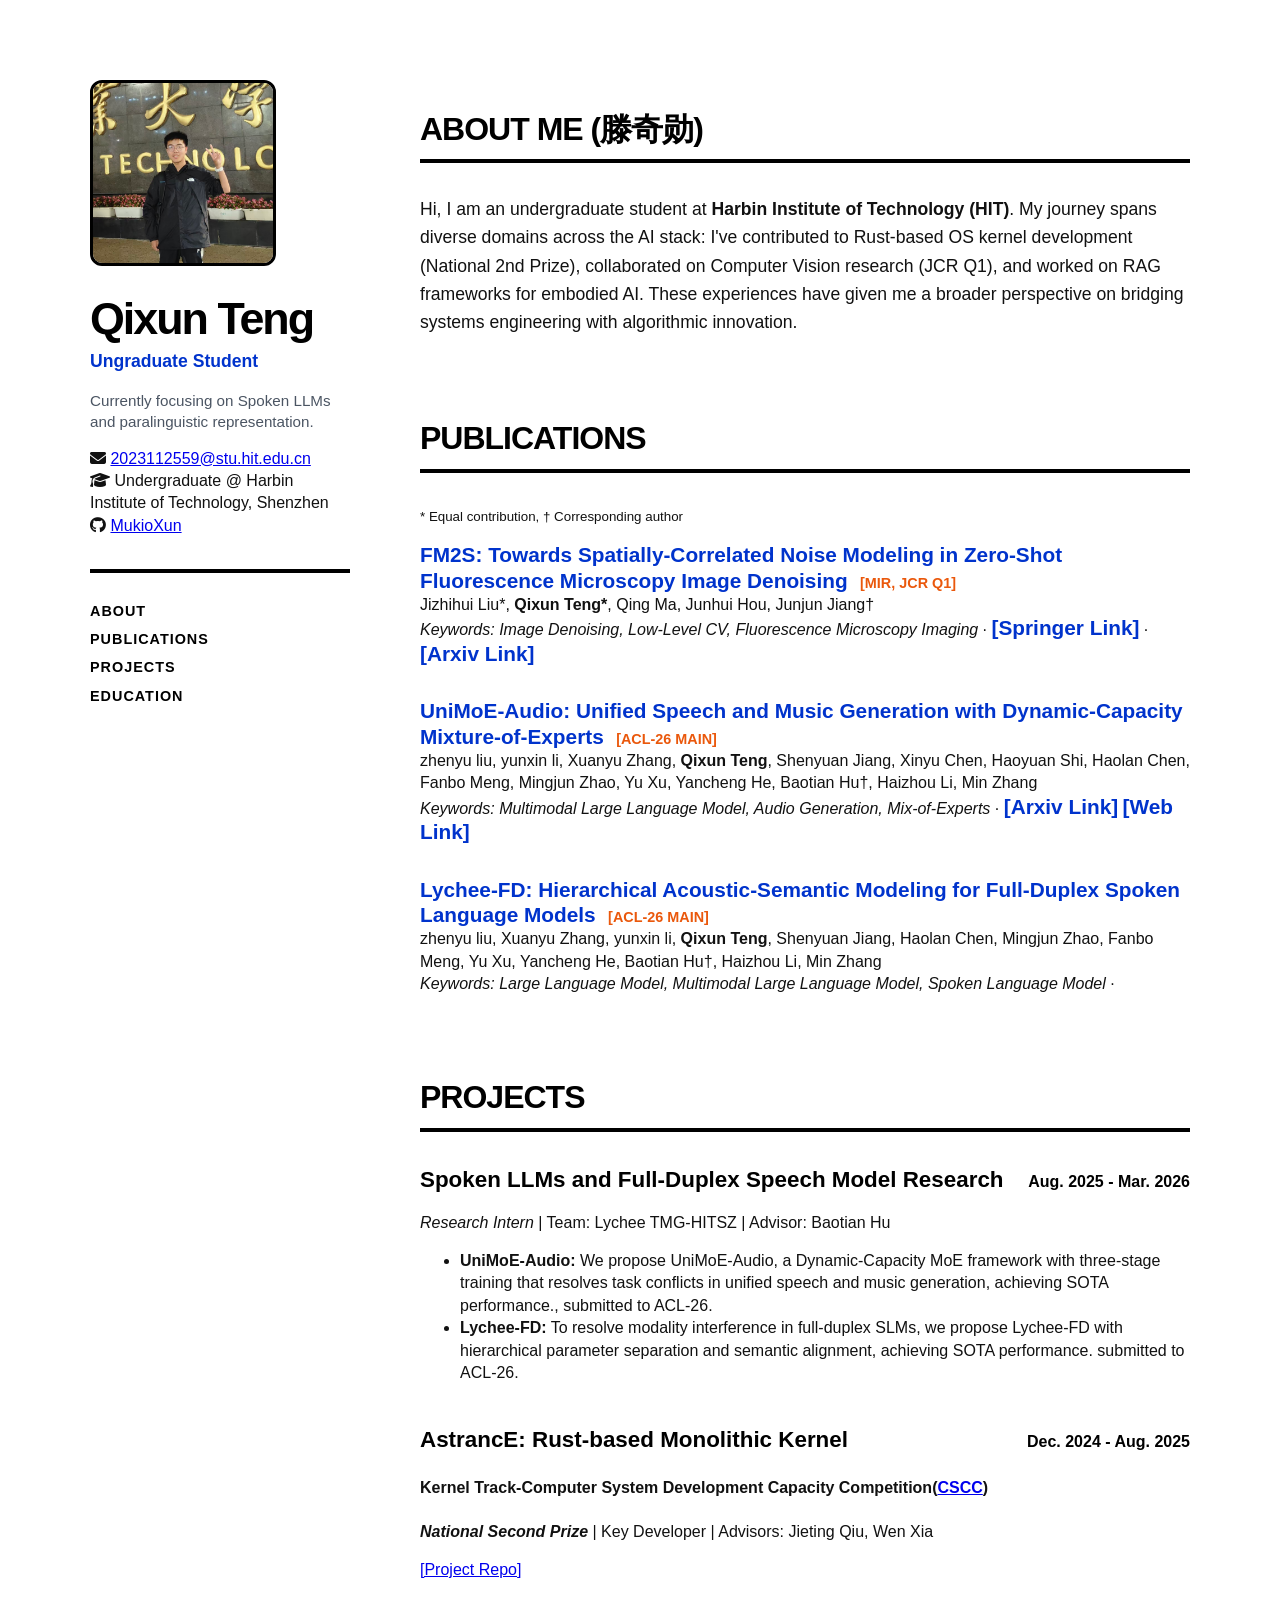
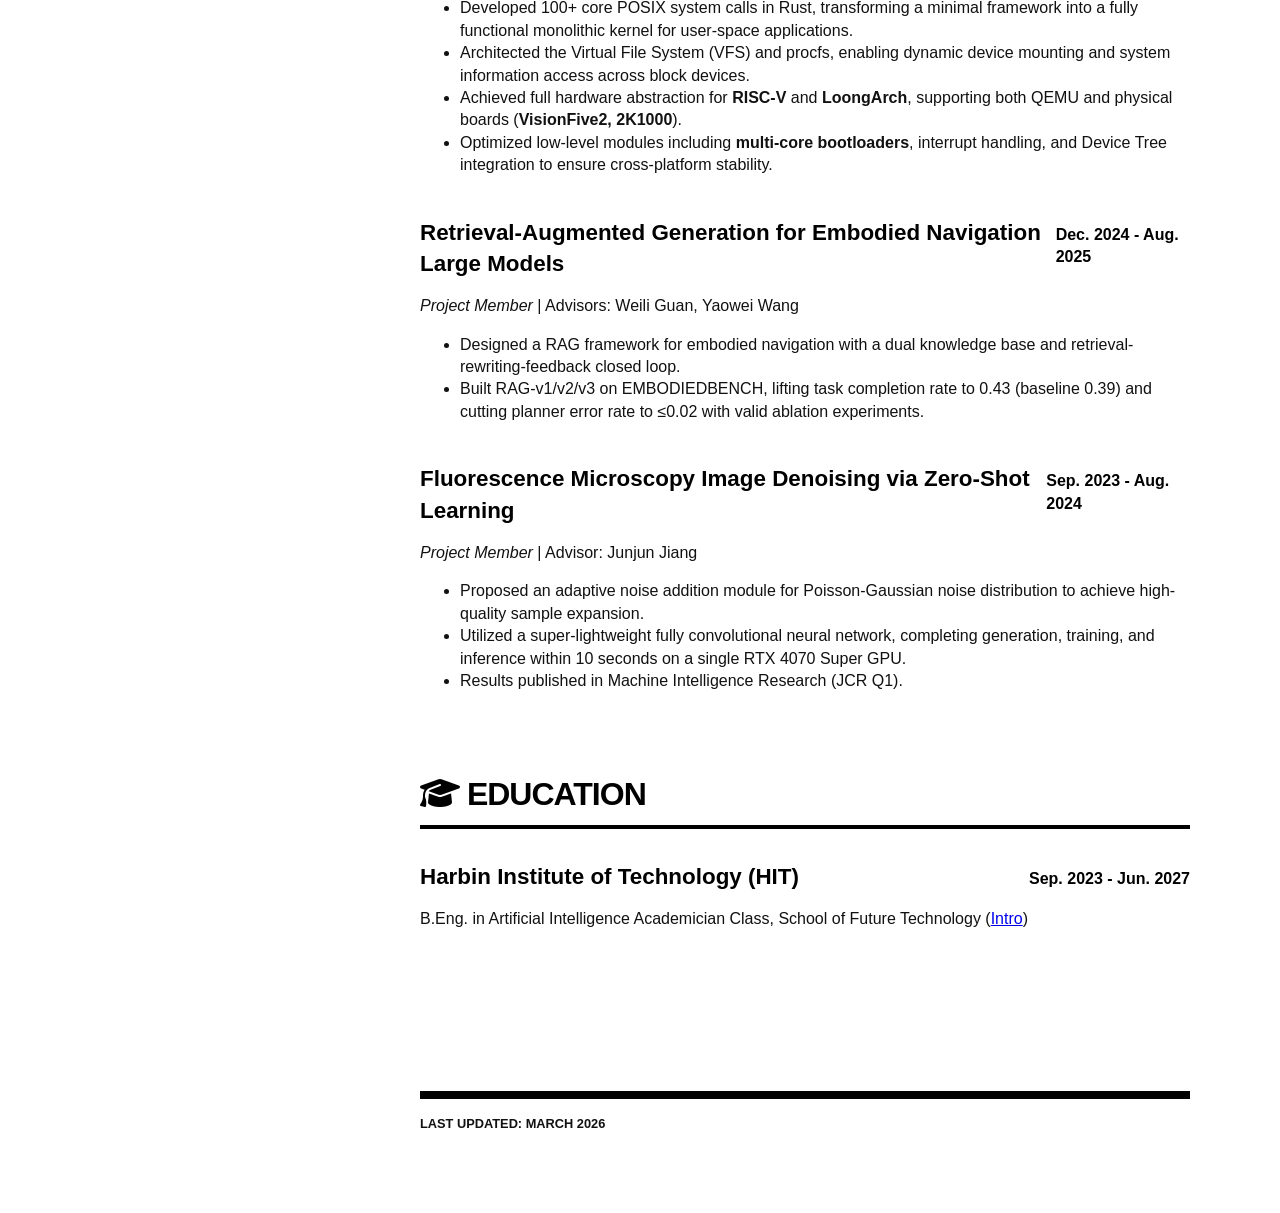
==== commit bc1117a2: "add acl-26 pub" ====
--- a/index.html
+++ b/index.html
@@ -72,7 +72,7 @@
                 </div>
                 <div class="pub-item">
                     <a href="research/UniMoE-Audio/"><strong>UniMoE-Audio: Unified Speech and Music Generation with Dynamic-Capacity Mixture-of-Experts</strong></a> 
-                    <span class="venue">(submitted to ACL-26)</span><br>
+                    <span class="venue">[ACL-26 main]</span><br>
                     zhenyu liu, yunxin li, Xuanyu Zhang, <strong>Qixun Teng</strong>, Shenyuan Jiang, Xinyu Chen, Haoyuan Shi, Haolan Chen, Fanbo Meng, Mingjun Zhao, Yu Xu, Yancheng He, Baotian Hu&dagger;, Haizhou Li, Min Zhang<br>
                     <em>Keywords: Multimodal Large Language Model, Audio Generation, Mix-of-Experts</em> · 
                     <a href="https://arxiv.org/abs/2510.13344">[Arxiv Link]</a>
@@ -80,7 +80,7 @@
                 </div>
                 <div class="pub-item">
                     <a href="research/Lychee_FD/"><strong>Lychee-FD: Hierarchical Acoustic-Semantic Modeling for Full-Duplex Spoken Language Models</strong></a> 
-                    <span class="venue">(submitted to ACL-26)</span><br>
+                    <span class="venue">[ACL-26 main]</span><br>
                     zhenyu liu, Xuanyu Zhang, yunxin li, <strong>Qixun Teng</strong>, Shenyuan Jiang, Haolan Chen, Mingjun Zhao, Fanbo Meng, Yu Xu, Yancheng He, Baotian Hu&dagger;, Haizhou Li, Min Zhang<br>
                     <em>Keywords: Large Language Model, Multimodal Large Language Model, Spoken Language Model</em> · 
                     <!-- <a href="https://openreview.net/forum?id=iZ2y0sqJJD#discussion">[Arxiv Link]</a> -->
